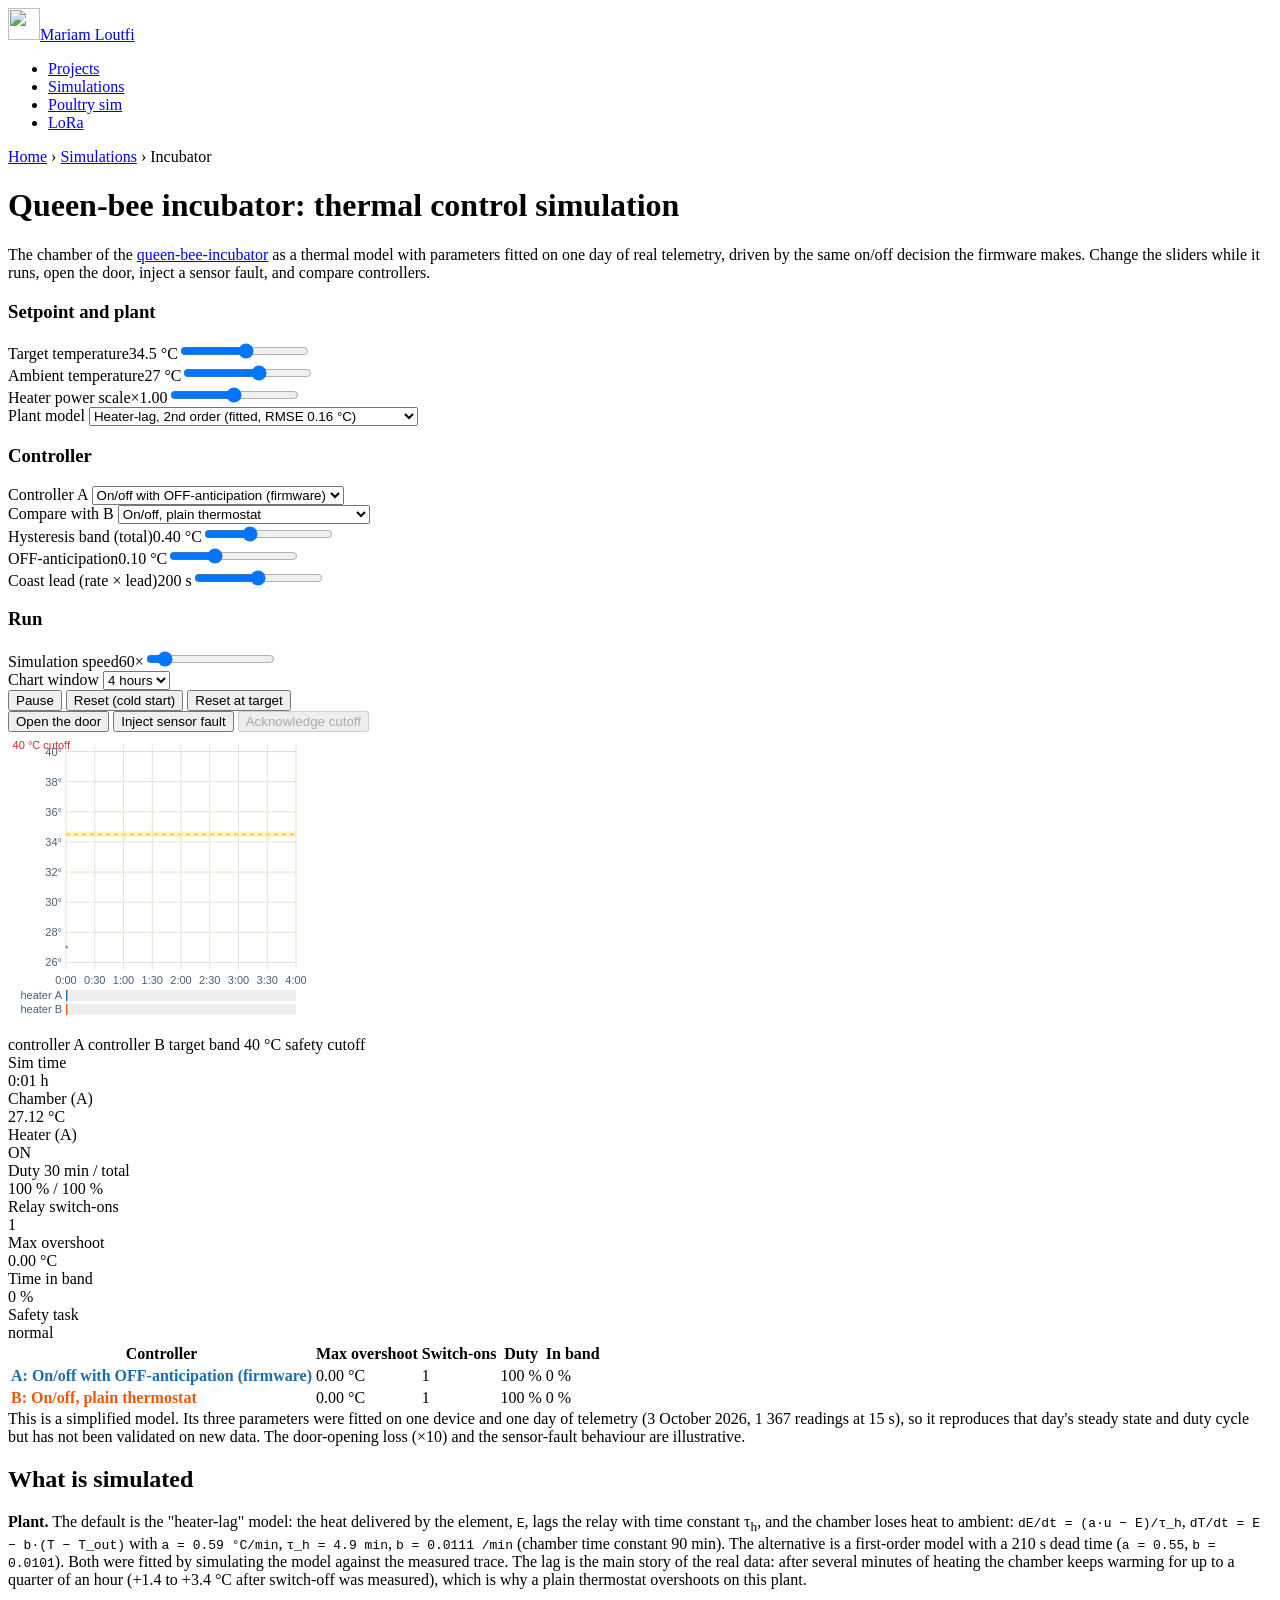
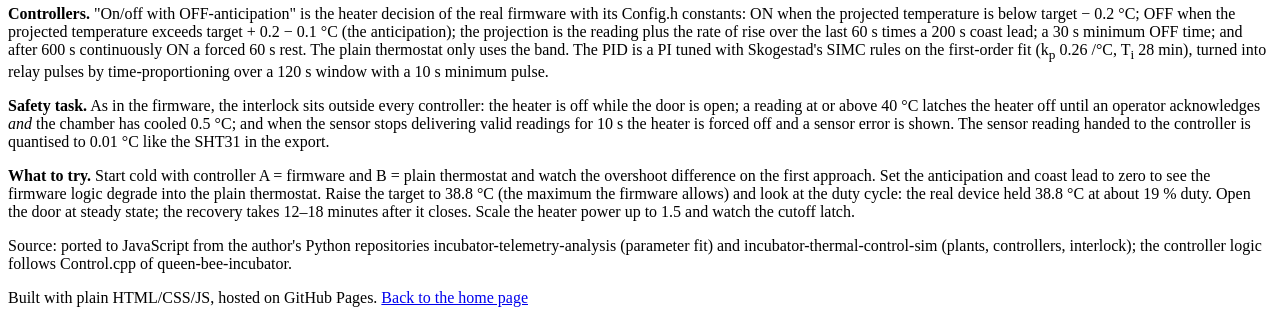
==== sim/incubator.html @ d327bf36 "Add interactive simulations: incubator, poultry house, LoRa sim/incubator.html: the two thermal plan" ====
<!DOCTYPE html>
<html lang="en">
<head>
  <meta charset="utf-8">
  <meta name="viewport" content="width=device-width, initial-scale=1">
  <title>Queen-bee incubator thermal simulation – Mariam Loutfi</title>
  <meta name="description" content="Interactive simulation of the queen-bee incubator's heating: fitted thermal model, the firmware's on/off controller with OFF-anticipation, a plain thermostat and a PID, door opening, sensor fault and the 40 °C safety latch.">
  <link rel="icon" type="image/svg+xml" href="../favicon.svg">
  <link rel="stylesheet" href="../css/style.css">
</head>
<body>
  <header class="nav">
    <div class="wrap">
      <a class="brand" href="../"><img src="../favicon.svg" alt="" width="32" height="32"><span>Mariam Loutfi</span></a>
      <ul class="nav-links static">
        <li><a href="../#projects">Projects</a></li>
        <li><a href="../#simulations">Simulations</a></li>
        <li><a href="poultry.html">Poultry sim</a></li>
        <li><a href="lora.html">LoRa</a></li>
      </ul>
    </div>
  </header>

  <main class="sim-page">
    <div class="wrap">
      <p class="crumbs"><a href="../">Home</a> › <a href="../#simulations">Simulations</a> › Incubator</p>
      <h1>Queen-bee incubator: thermal control simulation</h1>
      <p class="intro">The chamber of the <a href="https://github.com/Mariam-zeqred/queen-bee-incubator" target="_blank" rel="noopener">queen-bee-incubator</a> as a thermal model with parameters fitted on one day of real telemetry, driven by the same on/off decision the firmware makes. Change the sliders while it runs, open the door, inject a sensor fault, and compare controllers.</p>

      <div class="sim-layout">
        <aside>
          <div class="panel">
            <h3>Setpoint and plant</h3>
            <div class="ctl"><label for="target">Target temperature</label><output id="target-out"></output><input type="range" id="target" min="30" max="38.8" step="0.1" value="34.5"></div>
            <div class="ctl"><label for="ambient">Ambient temperature</label><output id="ambient-out"></output><input type="range" id="ambient" min="15" max="35" step="1" value="27"></div>
            <div class="ctl"><label for="powerScale">Heater power scale</label><output id="powerScale-out"></output><input type="range" id="powerScale" min="0.5" max="1.5" step="0.05" value="1"></div>
            <div class="ctl"><label for="plant">Plant model</label>
              <select id="plant">
                <option value="heaterLag">Heater-lag, 2nd order (fitted, RMSE 0.16 °C)</option>
                <option value="firstOrder">First order + 210 s dead time (fitted, RMSE 0.29 °C)</option>
              </select></div>
          </div>
          <div class="panel">
            <h3>Controller</h3>
            <div class="ctl"><label for="ctlA">Controller A</label>
              <select id="ctlA">
                <option value="firmware">On/off with OFF-anticipation (firmware)</option>
                <option value="plain">On/off, plain thermostat</option>
                <option value="pid">PID (PI, SIMC-tuned) on a relay</option>
              </select></div>
            <div class="ctl"><label for="ctlB">Compare with B</label>
              <select id="ctlB">
                <option value="plain">On/off, plain thermostat</option>
                <option value="firmware">On/off with OFF-anticipation (firmware)</option>
                <option value="pid">PID (PI, SIMC-tuned) on a relay</option>
                <option value="none">(none)</option>
              </select></div>
            <div class="ctl"><label for="band">Hysteresis band (total)</label><output id="band-out"></output><input type="range" id="band" min="0.1" max="1.0" step="0.05" value="0.4"></div>
            <div class="ctl"><label for="anticipation">OFF-anticipation</label><output id="anticipation-out"></output><input type="range" id="anticipation" min="0" max="0.3" step="0.01" value="0.1"></div>
            <div class="ctl"><label for="coastLead">Coast lead (rate × lead)</label><output id="coastLead-out"></output><input type="range" id="coastLead" min="0" max="400" step="10" value="200"></div>
          </div>
          <div class="panel">
            <h3>Run</h3>
            <div class="ctl"><label for="speed">Simulation speed</label><output id="speed-out"></output><input type="range" id="speed" min="1" max="600" step="1" value="60"></div>
            <div class="ctl"><label for="view">Chart window</label>
              <select id="view"><option value="1">1 hour</option><option value="2">2 hours</option><option value="4" selected>4 hours</option><option value="8">8 hours</option></select></div>
            <div class="btn-row">
              <button class="btn btn-primary btn-sm" id="run" type="button">Pause</button>
              <button class="btn btn-outline btn-sm" id="reset" type="button">Reset (cold start)</button>
              <button class="btn btn-outline btn-sm" id="hot" type="button">Reset at target</button>
            </div>
            <div class="btn-row">
              <button class="btn btn-accent btn-sm" id="door" type="button">Open the door</button>
              <button class="btn btn-accent btn-sm" id="fault" type="button">Inject sensor fault</button>
              <button class="btn btn-outline btn-sm" id="ack" type="button" disabled>Acknowledge cutoff</button>
            </div>
          </div>
        </aside>

        <div>
          <canvas class="chart" id="chart" aria-label="Chamber temperature over time with target band and heater state"></canvas>
          <div class="legend">
            <span style="--c:#1B6CA8">controller A</span>
            <span style="--c:#E8590C">controller B</span>
            <span style="--c:#FFC93C">target band</span>
            <span style="--c:#C92A2A">40 °C safety cutoff</span>
          </div>
          <div class="readouts">
            <div class="readout"><div class="k">Sim time</div><div class="v" id="r-time">–</div></div>
            <div class="readout"><div class="k">Chamber (A)</div><div class="v" id="r-temp">–</div></div>
            <div class="readout"><div class="k">Heater (A)</div><div class="v" id="r-heater">–</div></div>
            <div class="readout"><div class="k">Duty 30 min / total</div><div class="v" id="r-duty">–</div></div>
            <div class="readout"><div class="k">Relay switch-ons</div><div class="v" id="r-switch">–</div></div>
            <div class="readout"><div class="k">Max overshoot</div><div class="v" id="r-over">–</div></div>
            <div class="readout"><div class="k">Time in band</div><div class="v" id="r-band">–</div></div>
            <div class="readout"><div class="k">Safety task</div><div class="v" id="r-safety">–</div></div>
          </div>
          <div id="cmp-wrap" class="explain" hidden>
            <div class="table-wrap"><table>
              <thead><tr><th>Controller</th><th>Max overshoot</th><th>Switch-ons</th><th>Duty</th><th>In band</th></tr></thead>
              <tbody id="cmp"></tbody>
            </table></div>
          </div>
        </div>
      </div>

      <div class="note">This is a simplified model. Its three parameters were fitted on one device and one day of telemetry (3 October 2026, 1 367 readings at 15 s), so it reproduces that day's steady state and duty cycle but has not been validated on new data. The door-opening loss (×10) and the sensor-fault behaviour are illustrative.</div>

      <div class="explain">
        <h2>What is simulated</h2>
        <p><strong>Plant.</strong> The default is the "heater-lag" model: the heat delivered by the element, <code>E</code>, lags the relay with time constant τ<sub>h</sub>, and the chamber loses heat to ambient: <code>dE/dt = (a·u − E)/τ_h</code>, <code>dT/dt = E − b·(T − T_out)</code> with <code>a = 0.59 °C/min</code>, <code>τ_h = 4.9 min</code>, <code>b = 0.0111 /min</code> (chamber time constant 90 min). The alternative is a first-order model with a 210 s dead time (<code>a = 0.55</code>, <code>b = 0.0101</code>). Both were fitted by simulating the model against the measured trace. The lag is the main story of the real data: after several minutes of heating the chamber keeps warming for up to a quarter of an hour (+1.4 to +3.4 °C after switch-off was measured), which is why a plain thermostat overshoots on this plant.</p>
        <p><strong>Controllers.</strong> "On/off with OFF-anticipation" is the heater decision of the real firmware with its Config.h constants: ON when the projected temperature is below target − 0.2 °C; OFF when the projected temperature exceeds target + 0.2 − 0.1 °C (the anticipation); the projection is the reading plus the rate of rise over the last 60 s times a 200 s coast lead; a 30 s minimum OFF time; and after 600 s continuously ON a forced 60 s rest. The plain thermostat only uses the band. The PID is a PI tuned with Skogestad's SIMC rules on the first-order fit (k<sub>p</sub> 0.26 /°C, T<sub>i</sub> 28 min), turned into relay pulses by time-proportioning over a 120 s window with a 10 s minimum pulse.</p>
        <p><strong>Safety task.</strong> As in the firmware, the interlock sits outside every controller: the heater is off while the door is open; a reading at or above 40 °C latches the heater off until an operator acknowledges <em>and</em> the chamber has cooled 0.5 °C; and when the sensor stops delivering valid readings for 10 s the heater is forced off and a sensor error is shown. The sensor reading handed to the controller is quantised to 0.01 °C like the SHT31 in the export.</p>
        <p><strong>What to try.</strong> Start cold with controller A = firmware and B = plain thermostat and watch the overshoot difference on the first approach. Set the anticipation and coast lead to zero to see the firmware logic degrade into the plain thermostat. Raise the target to 38.8 °C (the maximum the firmware allows) and look at the duty cycle: the real device held 38.8 °C at about 19 % duty. Open the door at steady state; the recovery takes 12–18 minutes after it closes. Scale the heater power up to 1.5 and watch the cutoff latch.</p>
        <p class="small muted">Source: ported to JavaScript from the author's Python repositories incubator-telemetry-analysis (parameter fit) and incubator-thermal-control-sim (plants, controllers, interlock); the controller logic follows Control.cpp of queen-bee-incubator.</p>
      </div>
    </div>
  </main>
  <footer><div class="wrap">Built with plain HTML/CSS/JS, hosted on GitHub Pages. <a href="../">Back to the home page</a></div></footer>
  <script src="../js/sim-incubator.js"></script>
</body>
</html>
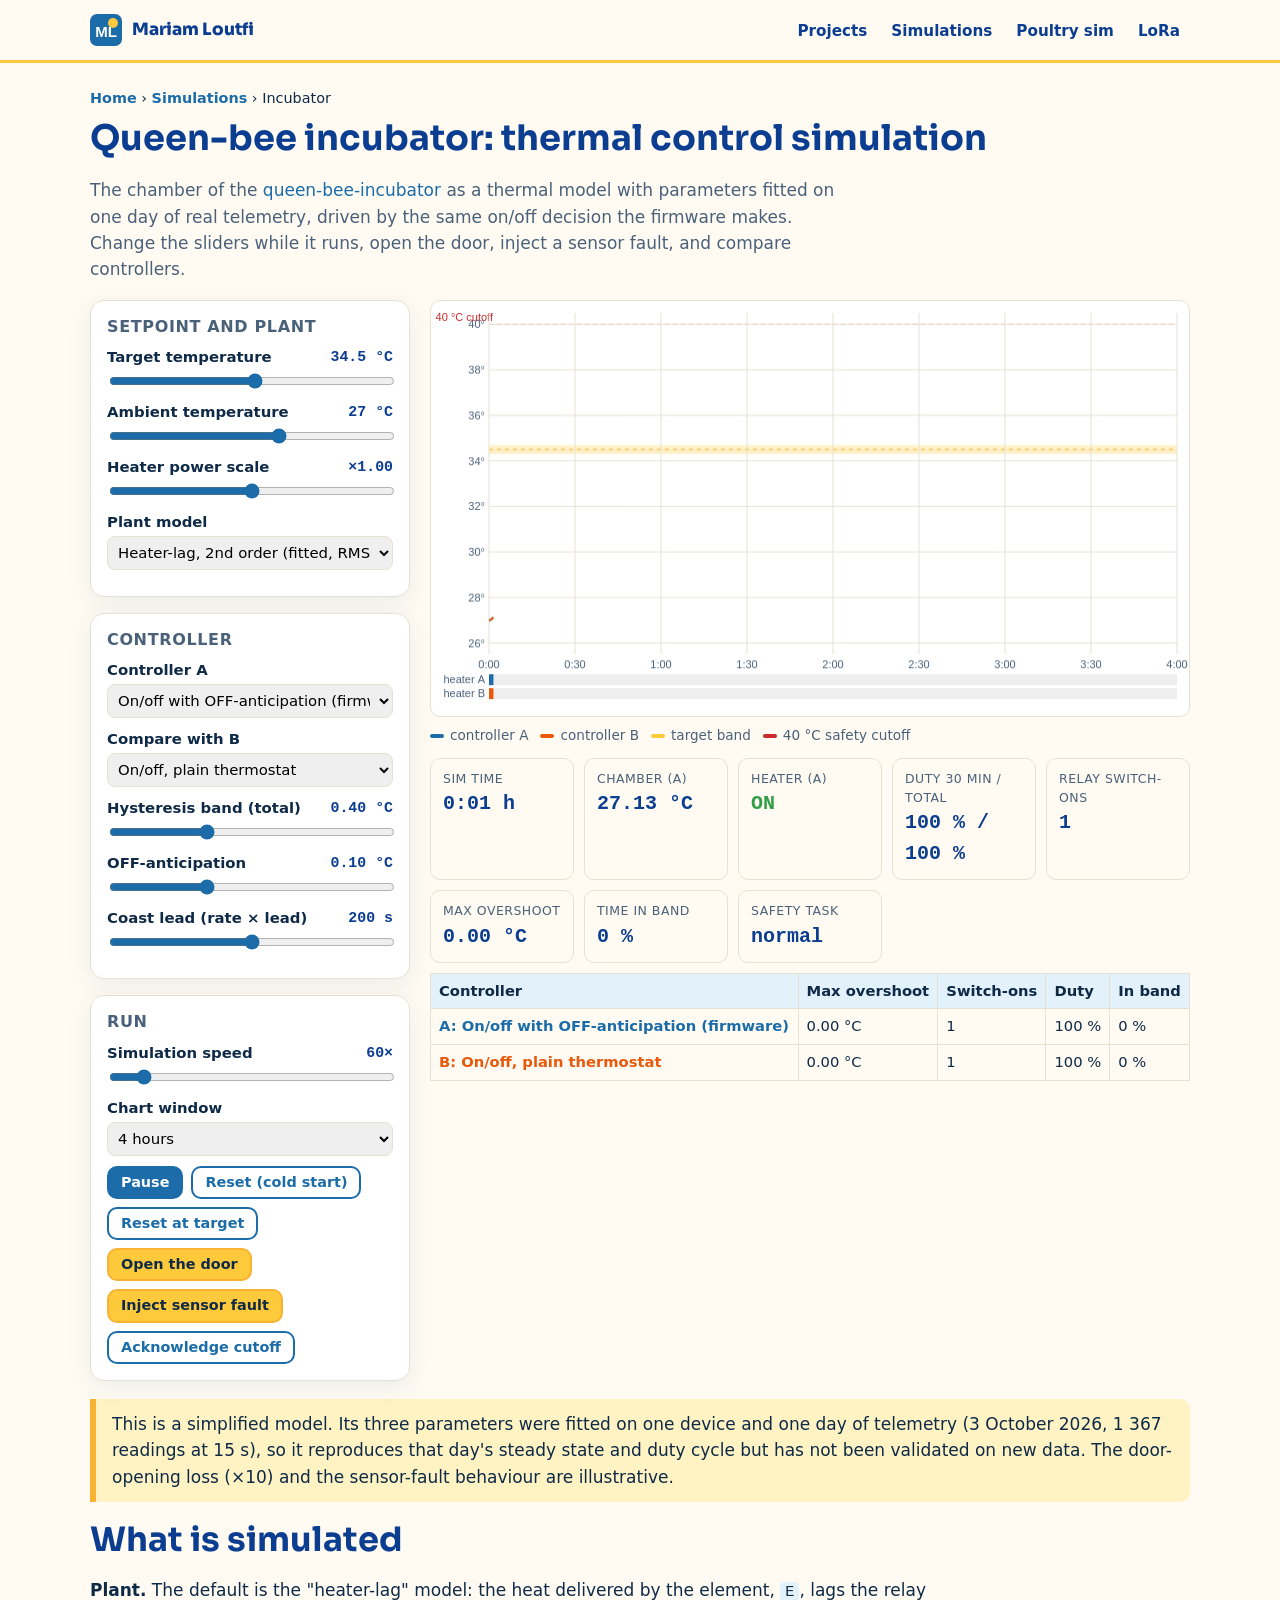
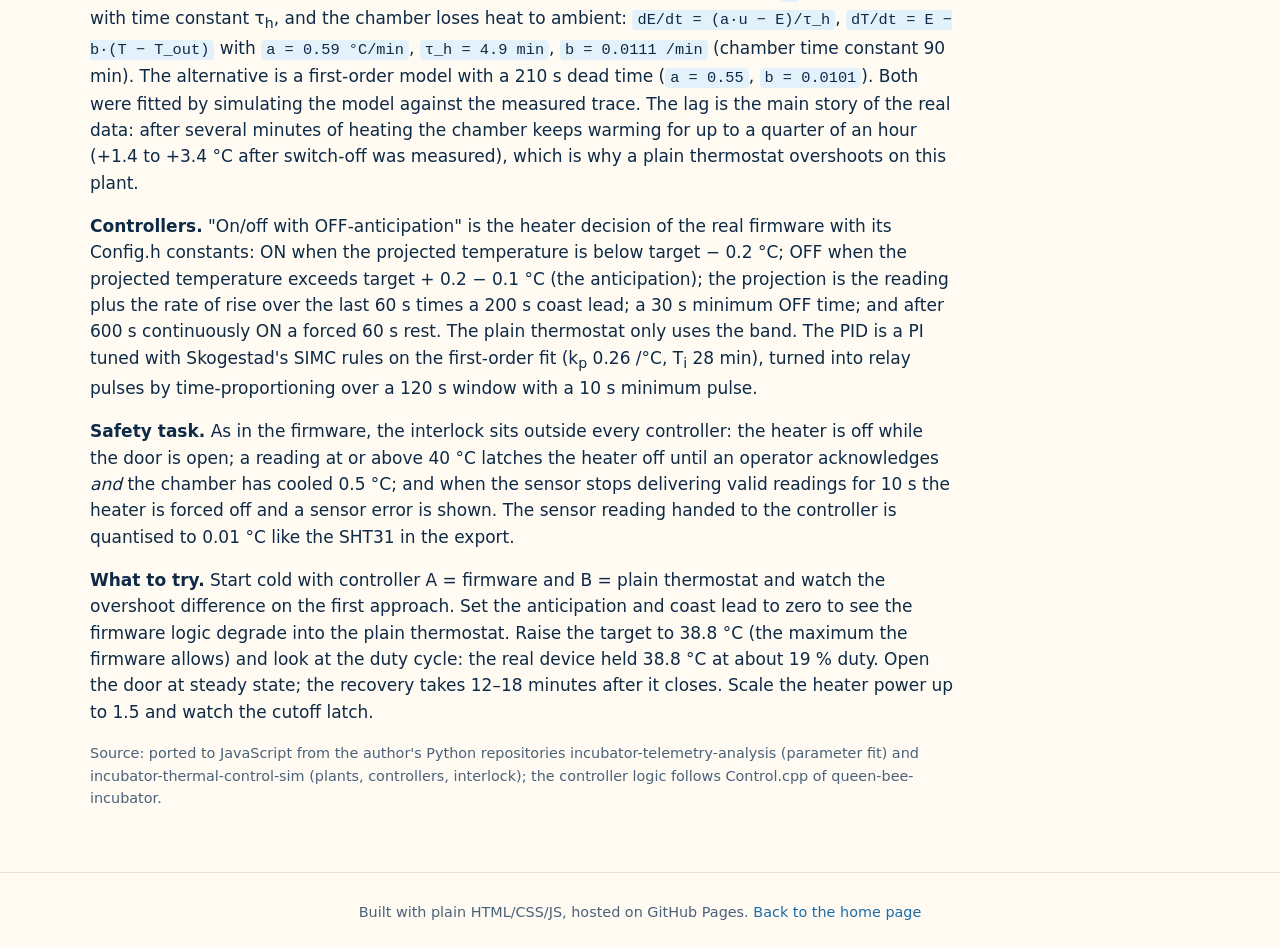
==== commit 8c4a0bbb: "Fill empty image slots and give the site a livelier look - Two real result figures (incubator teleme" ====
--- a/sim/incubator.html
+++ b/sim/incubator.html
@@ -6,6 +6,9 @@
   <title>Queen-bee incubator thermal simulation – Mariam Loutfi</title>
   <meta name="description" content="Interactive simulation of the queen-bee incubator's heating: fitted thermal model, the firmware's on/off controller with OFF-anticipation, a plain thermostat and a PID, door opening, sensor fault and the 40 °C safety latch.">
   <link rel="icon" type="image/svg+xml" href="../favicon.svg">
+  <link rel="preconnect" href="https://fonts.googleapis.com">
+  <link rel="preconnect" href="https://fonts.gstatic.com" crossorigin>
+  <link href="https://fonts.googleapis.com/css2?family=Sora:wght@600;800&display=swap" rel="stylesheet">
   <link rel="stylesheet" href="../css/style.css">
 </head>
 <body>
--- a/css/style.css
+++ b/css/style.css
@@ -0,0 +1,299 @@
+/* ---------- Summer theme: yellow accents, blue structure, sand/white backgrounds ---------- */
+:root {
+  --yellow: #FFC93C;
+  --yellow-deep: #F9B233;
+  --yellow-pale: #FFF3C4;
+  --blue: #1B6CA8;
+  --blue-sky: #2E9CCA;
+  --blue-navy: #0B3D91;
+  --blue-pale: #E3F2FA;
+  --sand: #FFFBF2;
+  --white: #FFFFFF;
+  --text: #0E2A47;
+  --text-muted: #4A617A;
+  --line: #E6E1D3;
+  --ok: #2F9E44;
+  --warn: #E8590C;
+  --danger: #C92A2A;
+  --radius: 14px;
+  --shadow: 0 6px 24px rgba(11, 61, 145, 0.08);
+  --max: 1100px;
+  --font: "Segoe UI", system-ui, -apple-system, Roboto, "Helvetica Neue", Arial, sans-serif;
+  --display: "Sora", "Segoe UI", system-ui, sans-serif;
+  --mono: ui-monospace, SFMono-Regular, Menlo, Consolas, monospace;
+}
+* { box-sizing: border-box; }
+html { scroll-behavior: smooth; scroll-padding-top: 72px; -webkit-text-size-adjust: 100%; }
+body {
+  margin: 0; font-family: var(--font); color: var(--text); background: var(--sand);
+  line-height: 1.55; font-size: 17px; overflow-x: hidden;
+}
+img { max-width: 100%; height: auto; display: block; }
+a { color: var(--blue); text-decoration: none; }
+a:hover { text-decoration: underline; }
+h1, h2, h3, h4 { line-height: 1.2; color: var(--blue-navy); margin: 0 0 .5em; font-family: var(--display); }
+h3 { font-family: var(--font); }
+::selection { background: var(--yellow); color: var(--text); }
+h2 { font-size: clamp(1.6rem, 3vw, 2.1rem); }
+h3 { font-size: 1.2rem; }
+p { margin: 0 0 1em; }
+.muted { color: var(--text-muted); }
+.small { font-size: .9rem; }
+.wrap { width: min(var(--max), 100% - 32px); margin-inline: auto; }
+.sr-only { position: absolute; width: 1px; height: 1px; overflow: hidden; clip: rect(0 0 0 0); }
+
+/* ---------- nav ---------- */
+.nav {
+  position: sticky; top: 0; z-index: 50; background: rgba(255, 251, 242, .92);
+  backdrop-filter: blur(8px); border-bottom: 3px solid var(--yellow);
+}
+.nav .wrap { display: flex; align-items: center; justify-content: space-between; min-height: 60px; gap: 12px; }
+.brand { display: flex; align-items: center; gap: 10px; font-weight: 800; color: var(--blue-navy); font-family: var(--display); }
+.brand img { width: 32px; height: 32px; }
+.nav-links { display: flex; gap: 4px; list-style: none; margin: 0; padding: 0; flex-wrap: wrap; }
+.nav-links a { padding: 6px 10px; border-radius: 8px; color: var(--blue-navy); font-weight: 600; font-size: .95rem; }
+.nav-links a { position: relative; }
+.nav-links a::after { content: ""; position: absolute; left: 10px; right: 10px; bottom: 3px; height: 3px; border-radius: 2px; background: var(--yellow); transform: scaleX(0); transition: transform .25s; }
+.nav-links a:hover::after, .nav-links a.active::after { transform: scaleX(1); }
+.nav-links a:hover, .nav-links a.active { text-decoration: none; }
+.nav-toggle {
+  display: none; background: var(--white); border: 2px solid var(--blue); color: var(--blue); border-radius: 8px;
+  padding: 6px 10px; font-size: 1rem; cursor: pointer;
+}
+@media (max-width: 860px) {
+  .nav-toggle { display: inline-block; }
+  .nav-links {
+    display: none; position: absolute; left: 0; right: 0; top: 100%; background: var(--sand);
+    flex-direction: column; padding: 8px 16px 16px; border-bottom: 3px solid var(--yellow); box-shadow: var(--shadow);
+  }
+  .nav-links.open { display: flex; }
+  .nav-links.static { display: flex; position: static; flex-direction: row; padding: 0; border: 0; box-shadow: none; background: none; }
+  .nav-links.static a { padding: 6px 8px; font-size: .9rem; }
+  .nav-links a { display: block; padding: 10px; }
+}
+
+/* ---------- buttons ---------- */
+.btn {
+  display: inline-block; padding: 10px 18px; border-radius: 10px; font-weight: 700; border: 2px solid transparent;
+  cursor: pointer; font-size: 1rem; font-family: inherit; line-height: 1.2;
+}
+.btn { transition: transform .2s, box-shadow .2s, filter .2s; }
+.btn:hover { text-decoration: none; filter: brightness(.97); transform: translateY(-2px); box-shadow: 0 8px 18px rgba(11, 61, 145, .14); }
+.btn-primary { background: var(--blue); color: var(--white); border-color: var(--blue); }
+.btn-accent { background: var(--yellow); color: var(--text); border-color: var(--yellow-deep); }
+.btn-outline { background: transparent; color: var(--blue); border-color: var(--blue); }
+.btn-sm { padding: 6px 12px; font-size: .9rem; }
+
+/* ---------- sections ---------- */
+section { padding: 56px 0; }
+section + section { border-top: 1px solid var(--line); }
+section:nth-of-type(even) { background: var(--white); }
+.section-head { display: flex; align-items: baseline; gap: 14px; flex-wrap: nowrap; margin-bottom: 20px; }
+.section-head h2 { min-width: 0; font-size: clamp(1.45rem, 5.5vw, 2.1rem); }
+.section-head::before { content: ""; flex: none; width: 34px; height: 12px; background: linear-gradient(90deg, var(--yellow), var(--yellow-deep)); border-radius: 6px; box-shadow: 0 0 0 4px var(--yellow-pale); }
+.section-head h2 { margin: 0; }
+.intro { max-width: 70ch; color: var(--text-muted); }
+
+/* ---------- hero ---------- */
+.hero { position: relative; overflow: hidden; background: linear-gradient(160deg, var(--yellow-pale) 0%, var(--sand) 45%, var(--blue-pale) 100%); padding: 56px 0 110px; }
+.hero::before { content: ""; position: absolute; inset: 0; background-image: radial-gradient(rgba(27, 108, 168, .14) 1.5px, transparent 1.5px); background-size: 26px 26px; mask-image: linear-gradient(180deg, transparent, #000 40%, transparent 95%); -webkit-mask-image: linear-gradient(180deg, transparent, #000 40%, transparent 95%); pointer-events: none; }
+.hero .sun { position: absolute; top: -140px; right: -120px; width: 420px; height: 420px; border-radius: 50%; background: radial-gradient(circle, rgba(255, 201, 60, .95) 0 38%, rgba(255, 201, 60, .35) 39% 55%, transparent 56%); animation: breathe 7s ease-in-out infinite; pointer-events: none; }
+.hero .sun::after { content: ""; position: absolute; inset: 0; border-radius: 50%; border: 3px dashed rgba(249, 178, 51, .55); animation: spin 60s linear infinite; }
+.hero .wave { position: absolute; left: 0; right: 0; bottom: -1px; width: 100%; height: 70px; display: block; }
+.hero .wrap { position: relative; z-index: 1; }
+@keyframes breathe { 0%, 100% { transform: scale(1); } 50% { transform: scale(1.06); } }
+@keyframes spin { to { transform: rotate(360deg); } }
+@keyframes floaty { 0%, 100% { transform: translateY(0); } 50% { transform: translateY(-8px); } }
+.hero .wrap { display: grid; grid-template-columns: 1fr; gap: 28px; align-items: center; }
+@media (min-width: 760px) { .hero .wrap { grid-template-columns: 1.3fr 1fr; } }
+.hero h1 { font-size: clamp(2.3rem, 6vw, 3.6rem); margin-bottom: .25em; font-weight: 800; letter-spacing: -.01em; }
+.hero h1 span { background: linear-gradient(180deg, transparent 62%, var(--yellow) 62% 92%, transparent 92%); padding: 0 .08em; }
+.hero .title { font-size: 1.15rem; color: var(--text); margin-bottom: .4em; }
+.hero .loc { color: var(--text-muted); margin-bottom: 1.2em; }
+.hero .facts { list-style: none; padding: 0; margin: 0 0 1.6em; display: flex; flex-wrap: wrap; gap: 8px; }
+.hero .facts li { background: var(--white); border: 2px solid var(--yellow); border-radius: 999px; padding: 6px 14px 6px 12px; font-size: .92rem; font-weight: 600; box-shadow: 0 4px 14px rgba(11, 61, 145, .08); display: flex; align-items: center; gap: 8px; }
+.hero .facts li::before { content: ""; width: 10px; height: 10px; border-radius: 50%; background: var(--yellow); flex: none; }
+.hero .facts li.blue { border-color: var(--blue-sky); }
+.hero .facts li.blue::before { background: var(--blue-sky); }
+.hero .buttons { display: flex; gap: 12px; flex-wrap: wrap; }
+.portrait-wrap { justify-self: center; position: relative; width: min(320px, 80%); }
+.portrait-wrap::before { content: ""; position: absolute; inset: -18px auto auto -18px; width: 140px; height: 140px; border-radius: 50%; background: var(--yellow); z-index: 0; }
+.portrait-wrap::after { content: ""; position: absolute; right: -16px; bottom: 24px; width: 110px; height: 110px; border-radius: 50%; border: 10px solid var(--blue-sky); opacity: .5; z-index: 0; }
+.portrait-wrap img { position: relative; z-index: 1; border-radius: 30px 30px 30px 90px; box-shadow: 0 24px 48px rgba(11, 61, 145, .22); aspect-ratio: 3 / 4; object-fit: cover; width: 100%; animation: floaty 6s ease-in-out infinite; }
+
+/* ---------- about ---------- */
+.about-grid { display: grid; gap: 28px; grid-template-columns: 1fr; }
+@media (min-width: 900px) { .about-grid { grid-template-columns: 1.4fr 1fr; } }
+.goal { background: linear-gradient(90deg, var(--yellow-pale), var(--white)); border-left: 6px solid var(--yellow-deep); padding: 14px 18px; border-radius: 0 12px 12px 0; font-weight: 600; box-shadow: var(--shadow); }
+.goal::before { content: "🎯 "; }
+.skills h3 { font-size: 1rem; color: var(--text-muted); margin: 14px 0 6px; text-transform: uppercase; letter-spacing: .04em; }
+.tags { display: flex; flex-wrap: wrap; gap: 6px; padding: 0; margin: 0; list-style: none; }
+.tag { background: var(--blue-pale); color: var(--blue-navy); border-radius: 999px; padding: 3px 10px; font-size: .85rem; font-weight: 600; border: 1px solid transparent; }
+.tags li:nth-child(3n+2) { background: var(--yellow-pale); color: #6b4a00; }
+.tags li:nth-child(3n) { background: var(--white); border-color: var(--blue-sky); }
+.tag.yellow { background: var(--yellow-pale); color: var(--text); }
+
+/* ---------- cards ---------- */
+.cards { display: grid; gap: 20px; grid-template-columns: 1fr; }
+@media (min-width: 700px) { .cards { grid-template-columns: repeat(2, 1fr); } }
+@media (min-width: 1000px) { .cards.three { grid-template-columns: repeat(3, 1fr); } }
+.card {
+  background: var(--white); border: 1px solid var(--line); border-radius: var(--radius); box-shadow: var(--shadow);
+  overflow: hidden; display: flex; flex-direction: column; position: relative; transition: transform .25s, box-shadow .25s;
+}
+.card::before { content: ""; position: absolute; top: 0; left: 0; right: 0; height: 6px; background: linear-gradient(90deg, var(--yellow), var(--blue-sky), var(--blue)); z-index: 2; }
+.card:hover { transform: translateY(-5px); box-shadow: 0 18px 36px rgba(11, 61, 145, .16); }
+.card-img img { transition: transform .4s; }
+.card:hover .card-img img { transform: scale(1.04); }
+.card-img img.art { object-fit: cover; }
+section:nth-of-type(even) .card { background: var(--sand); }
+.card-img { aspect-ratio: 16 / 10; background: var(--blue-pale); overflow: hidden; }
+.card-img img { width: 100%; height: 100%; object-fit: cover; }
+.card-img.placeholder { display: grid; place-items: center; color: var(--blue); font-size: 2.6rem; background: linear-gradient(135deg, var(--yellow-pale), var(--blue-pale)); }
+.card-body { padding: 18px 18px 20px; display: flex; flex-direction: column; gap: 10px; flex: 1; }
+.card-body h3 { margin: 0; }
+.card-body p { margin: 0; }
+.card-foot { margin-top: auto; display: flex; gap: 8px; flex-wrap: wrap; padding-top: 6px; }
+.project-card.wide { grid-column: 1 / -1; }
+@media (min-width: 700px) {
+  .project-card.wide { display: grid; grid-template-columns: 340px 1fr; }
+  .project-card.wide .card-img { aspect-ratio: auto; min-height: 100%; }
+}
+.gallery { display: flex; gap: 8px; overflow-x: auto; padding-bottom: 4px; scroll-snap-type: x mandatory; }
+.gallery button { flex: 0 0 auto; width: 92px; height: 92px; border: 2px solid var(--line); border-radius: 8px; padding: 0; overflow: hidden; background: none; cursor: pointer; scroll-snap-align: start; }
+.gallery button:hover { border-color: var(--yellow-deep); }
+.gallery img { width: 100%; height: 100%; object-fit: cover; }
+.repo-link::before { content: "⌥ "; }
+
+/* ---------- publications ---------- */
+.pub { background: var(--white); border-left: 6px solid var(--blue-sky); padding: 16px 20px 16px 58px; border-radius: 0 12px 12px 0; margin-bottom: 14px; box-shadow: var(--shadow); position: relative; transition: transform .25s; }
+.pub::before { content: "📄"; position: absolute; left: 16px; top: 14px; font-size: 1.5rem; }
+.pub:hover { transform: translateX(4px); }
+.pub .title { font-weight: 700; color: var(--blue-navy); }
+.pub .venue { color: var(--text-muted); }
+
+/* ---------- timeline (experience / education) ---------- */
+.timeline { list-style: none; margin: 0; padding: 0; display: grid; gap: 22px; position: relative; }
+.timeline::before { content: ""; position: absolute; left: 31px; top: 20px; bottom: 20px; width: 3px; background: linear-gradient(180deg, var(--yellow), var(--blue-sky)); border-radius: 2px; }
+.timeline > li { display: grid; grid-template-columns: 64px 1fr; gap: 14px; align-items: start; position: relative; }
+.timeline .logo { width: 64px; height: 64px; border-radius: 50%; border: 3px solid var(--yellow); background: var(--white); display: grid; place-items: center; overflow: hidden; box-shadow: var(--shadow); }
+.timeline .logo img { width: 56px; height: 56px; object-fit: contain; }
+.timeline .logo.dot { background: var(--yellow); border-color: var(--yellow-deep); font-weight: 800; color: var(--text); font-family: var(--display); font-size: .95rem; }
+.timeline h3 { margin: 0; }
+.timeline .meta { color: var(--text-muted); margin-bottom: 6px; }
+.timeline ul { margin: 0; padding-left: 18px; }
+
+/* ---------- certificates ---------- */
+.cert-grid { display: grid; gap: 16px; grid-template-columns: repeat(auto-fill, minmax(230px, 1fr)); }
+.cert { background: var(--white); border: 1px solid var(--line); border-radius: 12px; overflow: hidden; display: flex; flex-direction: column; box-shadow: var(--shadow); transition: transform .25s, box-shadow .25s; }
+.cert:hover { transform: translateY(-4px); box-shadow: 0 16px 32px rgba(11, 61, 145, .16); }
+.cert-thumb { aspect-ratio: 4 / 3; background: var(--blue-pale); border: 0; padding: 0; cursor: pointer; overflow: hidden; width: 100%; }
+.cert-thumb img { width: 100%; height: 100%; object-fit: cover; transition: transform .2s; }
+.cert-thumb:hover img { transform: scale(1.03); }
+.cert-thumb.none { display: grid; place-items: center; color: var(--text-muted); font-size: .9rem; cursor: default; }
+.cert-thumb.none img { width: 100%; height: 100%; object-fit: cover; }
+.cert-body { padding: 12px 14px; display: grid; gap: 4px; }
+.cert-body strong { color: var(--blue-navy); }
+.cert-body .verify { font-size: .85rem; word-break: break-all; }
+
+/* ---------- photo strip ---------- */
+.strip { display: grid; gap: 14px; grid-template-columns: repeat(auto-fill, minmax(200px, 1fr)); }
+.strip figure { margin: 0; background: var(--white); border-radius: 12px; overflow: hidden; border: 1px solid var(--line); box-shadow: var(--shadow); transition: transform .25s; }
+.strip figure:nth-child(odd) { transform: rotate(-1.2deg); }
+.strip figure:nth-child(even) { transform: rotate(1.2deg); }
+.strip figure:hover { transform: rotate(0) scale(1.03); z-index: 1; }
+.strip button { display: block; width: 100%; aspect-ratio: 4 / 3; border: 0; padding: 0; background: var(--blue-pale); cursor: pointer; overflow: hidden; }
+.strip img { width: 100%; height: 100%; object-fit: cover; }
+.strip figcaption { padding: 8px 12px; font-size: .9rem; color: var(--text-muted); }
+.two-col { display: grid; gap: 24px; grid-template-columns: 1fr; margin-bottom: 24px; }
+@media (min-width: 800px) { .two-col { grid-template-columns: 1fr 1fr; } }
+.lectures { margin: 0; padding: 0; list-style: none; display: grid; gap: 8px; }
+.lectures li { display: grid; grid-template-columns: 110px 1fr; gap: 10px; }
+.lectures .when { color: var(--blue); font-weight: 700; }
+
+/* ---------- contact / footer ---------- */
+.contact-box { background: linear-gradient(135deg, var(--blue-navy), var(--blue) 70%, var(--blue-sky)); color: var(--white); border-radius: 24px; padding: 36px 32px; display: grid; gap: 12px; position: relative; overflow: hidden; }
+.contact-box::before { content: ""; position: absolute; right: -60px; top: -60px; width: 220px; height: 220px; border-radius: 50%; background: var(--yellow); opacity: .9; }
+.contact-box::after { content: ""; position: absolute; right: 40px; bottom: -90px; width: 200px; height: 200px; border-radius: 50%; border: 14px solid rgba(255, 255, 255, .15); }
+.contact-box > * { position: relative; z-index: 1; }
+#contact { position: relative; padding-top: 70px; }
+.wave-top { position: absolute; top: -1px; left: 0; width: 100%; height: 50px; display: block; }
+.contact-box h2 { color: var(--yellow); }
+.contact-box a { color: var(--yellow); font-weight: 700; }
+.contact-links { display: flex; gap: 16px; flex-wrap: wrap; font-size: 1.1rem; }
+footer { padding: 28px 0; color: var(--text-muted); font-size: .9rem; text-align: center; border-top: 1px solid var(--line); }
+
+/* ---------- reveal on scroll ---------- */
+.reveal { opacity: 0; transform: translateY(22px); transition: opacity .6s ease, transform .6s ease; }
+.reveal.in { opacity: 1; transform: none; }
+.strip figure.reveal.in:nth-child(odd) { transform: rotate(-1.2deg); }
+.strip figure.reveal.in:nth-child(even) { transform: rotate(1.2deg); }
+.strip figure.reveal.in:hover { transform: rotate(0) scale(1.03); }
+@media (prefers-reduced-motion: reduce) {
+  .reveal { opacity: 1; transform: none; transition: none; }
+  .hero .sun, .hero .sun::after, .portrait-wrap img { animation: none; }
+  .card, .cert, .btn, .pub { transition: none; }
+}
+
+/* ---------- lightbox ---------- */
+.lightbox { position: fixed; inset: 0; background: rgba(5, 20, 40, .9); display: none; z-index: 100; padding: 16px; }
+.lightbox.open { display: grid; place-items: center; }
+.lightbox img { max-width: min(96vw, 1400px); max-height: 84vh; object-fit: contain; border-radius: 6px; background: var(--white); }
+.lightbox figcaption { color: var(--white); text-align: center; margin-top: 10px; }
+.lightbox figure { margin: 0; }
+.lightbox .close { position: absolute; top: 12px; right: 12px; background: var(--yellow); border: 0; border-radius: 50%; width: 44px; height: 44px; font-size: 1.4rem; cursor: pointer; font-weight: 700; }
+
+/* ---------- simulation pages ---------- */
+.sim-page { padding: 24px 0 48px; }
+.sim-page h1 { font-size: clamp(1.6rem, 4vw, 2.2rem); }
+.sim-layout { display: grid; gap: 20px; grid-template-columns: 1fr; }
+@media (min-width: 960px) { .sim-layout { grid-template-columns: 320px 1fr; align-items: start; } }
+.sim-layout > * { min-width: 0; }
+.panel { background: var(--white); border: 1px solid var(--line); border-radius: var(--radius); padding: 16px; box-shadow: var(--shadow); }
+.panel h3 { font-size: 1rem; text-transform: uppercase; letter-spacing: .04em; color: var(--text-muted); margin: 0 0 10px; }
+.panel + .panel { margin-top: 16px; }
+.ctl { min-width: 0; display: grid; grid-template-columns: 1fr auto; gap: 2px 8px; align-items: center; margin-bottom: 10px; font-size: .93rem; }
+.ctl label { font-weight: 600; }
+.ctl output { font-family: var(--mono); color: var(--blue-navy); font-weight: 700; text-align: right; min-width: 70px; }
+.ctl input[type=range] { grid-column: 1 / -1; width: 100%; accent-color: var(--blue); }
+.ctl select { grid-column: 1 / -1; width: 100%; max-width: 100%; padding: 6px; border: 1px solid var(--line); border-radius: 8px; font: inherit; }
+.btn-row { display: flex; gap: 8px; flex-wrap: wrap; margin-top: 8px; }
+.chart { width: 100%; height: auto; display: block; border-radius: 10px; background: var(--white); border: 1px solid var(--line); }
+.readouts { display: grid; gap: 10px; grid-template-columns: repeat(auto-fit, minmax(130px, 1fr)); margin-top: 12px; }
+.readout { background: var(--sand); border-radius: 10px; padding: 10px 12px; border: 1px solid var(--line); }
+.readout .k { font-size: .78rem; text-transform: uppercase; letter-spacing: .04em; color: var(--text-muted); }
+.readout .v { font-family: var(--mono); font-size: 1.25rem; font-weight: 700; color: var(--blue-navy); }
+.readout.on .v { color: var(--ok); }
+.readout.alarm .v { color: var(--danger); }
+.pill { display: inline-block; padding: 2px 10px; border-radius: 999px; font-size: .8rem; font-weight: 700; background: var(--line); color: var(--text); }
+.pill.on { background: #D3F9D8; color: var(--ok); }
+.pill.off { background: var(--line); }
+.pill.alarm { background: #FFE3E3; color: var(--danger); }
+.pill.warn { background: var(--yellow-pale); color: #8a5a00; }
+.lcd {
+  font-family: var(--mono); background: #1f3a1f; color: #b9ff8a; padding: 10px 14px; border-radius: 8px; border: 4px solid #334;
+  white-space: pre; font-size: 1.05rem; line-height: 1.35; letter-spacing: .06em; box-shadow: inset 0 0 12px rgba(0,0,0,.6);
+  overflow-x: auto;
+}
+.alarm-light { display: inline-block; width: 18px; height: 18px; border-radius: 50%; background: #777; vertical-align: middle; margin-right: 8px; box-shadow: inset 0 0 4px #000; }
+.alarm-light.on { background: #ff2d2d; box-shadow: 0 0 14px #ff2d2d; animation: blink .6s steps(2) infinite; }
+@keyframes blink { to { opacity: .35; } }
+.aom { display: grid; gap: 8px; }
+.aom-row { display: grid; grid-template-columns: 1fr auto auto; gap: 8px; align-items: center; background: var(--sand); border: 1px solid var(--line); border-radius: 10px; padding: 8px 10px; }
+.aom-row .name { font-weight: 700; }
+.seg { display: inline-flex; border: 2px solid var(--blue); border-radius: 8px; overflow: hidden; }
+.seg button { border: 0; background: var(--white); color: var(--blue); padding: 5px 10px; font-weight: 700; cursor: pointer; font-family: inherit; min-width: 36px; }
+.seg button + button { border-left: 2px solid var(--blue); }
+.seg button.sel { background: var(--blue); color: var(--white); }
+.seg button.sel.m { background: var(--yellow); color: var(--text); }
+.legend { display: flex; flex-wrap: wrap; gap: 12px; font-size: .85rem; color: var(--text-muted); margin-top: 8px; }
+.legend span::before { content: ""; display: inline-block; width: 14px; height: 4px; border-radius: 2px; background: var(--c, #999); margin-right: 6px; vertical-align: middle; }
+.note { background: var(--yellow-pale); border-left: 6px solid var(--yellow-deep); padding: 12px 16px; border-radius: 0 10px 10px 0; margin: 18px 0; }
+.explain { max-width: 80ch; }
+.explain code, .explain td code { font-family: var(--mono); font-size: .9em; background: var(--blue-pale); padding: 1px 5px; border-radius: 4px; }
+.explain table { border-collapse: collapse; width: 100%; font-size: .92rem; margin: 10px 0 18px; }
+.explain th, .explain td { border: 1px solid var(--line); padding: 6px 8px; text-align: left; vertical-align: top; }
+.explain th { background: var(--blue-pale); }
+.table-wrap { overflow-x: auto; }
+.crumbs { font-size: .9rem; margin-bottom: 8px; }
+.crumbs a { font-weight: 600; }
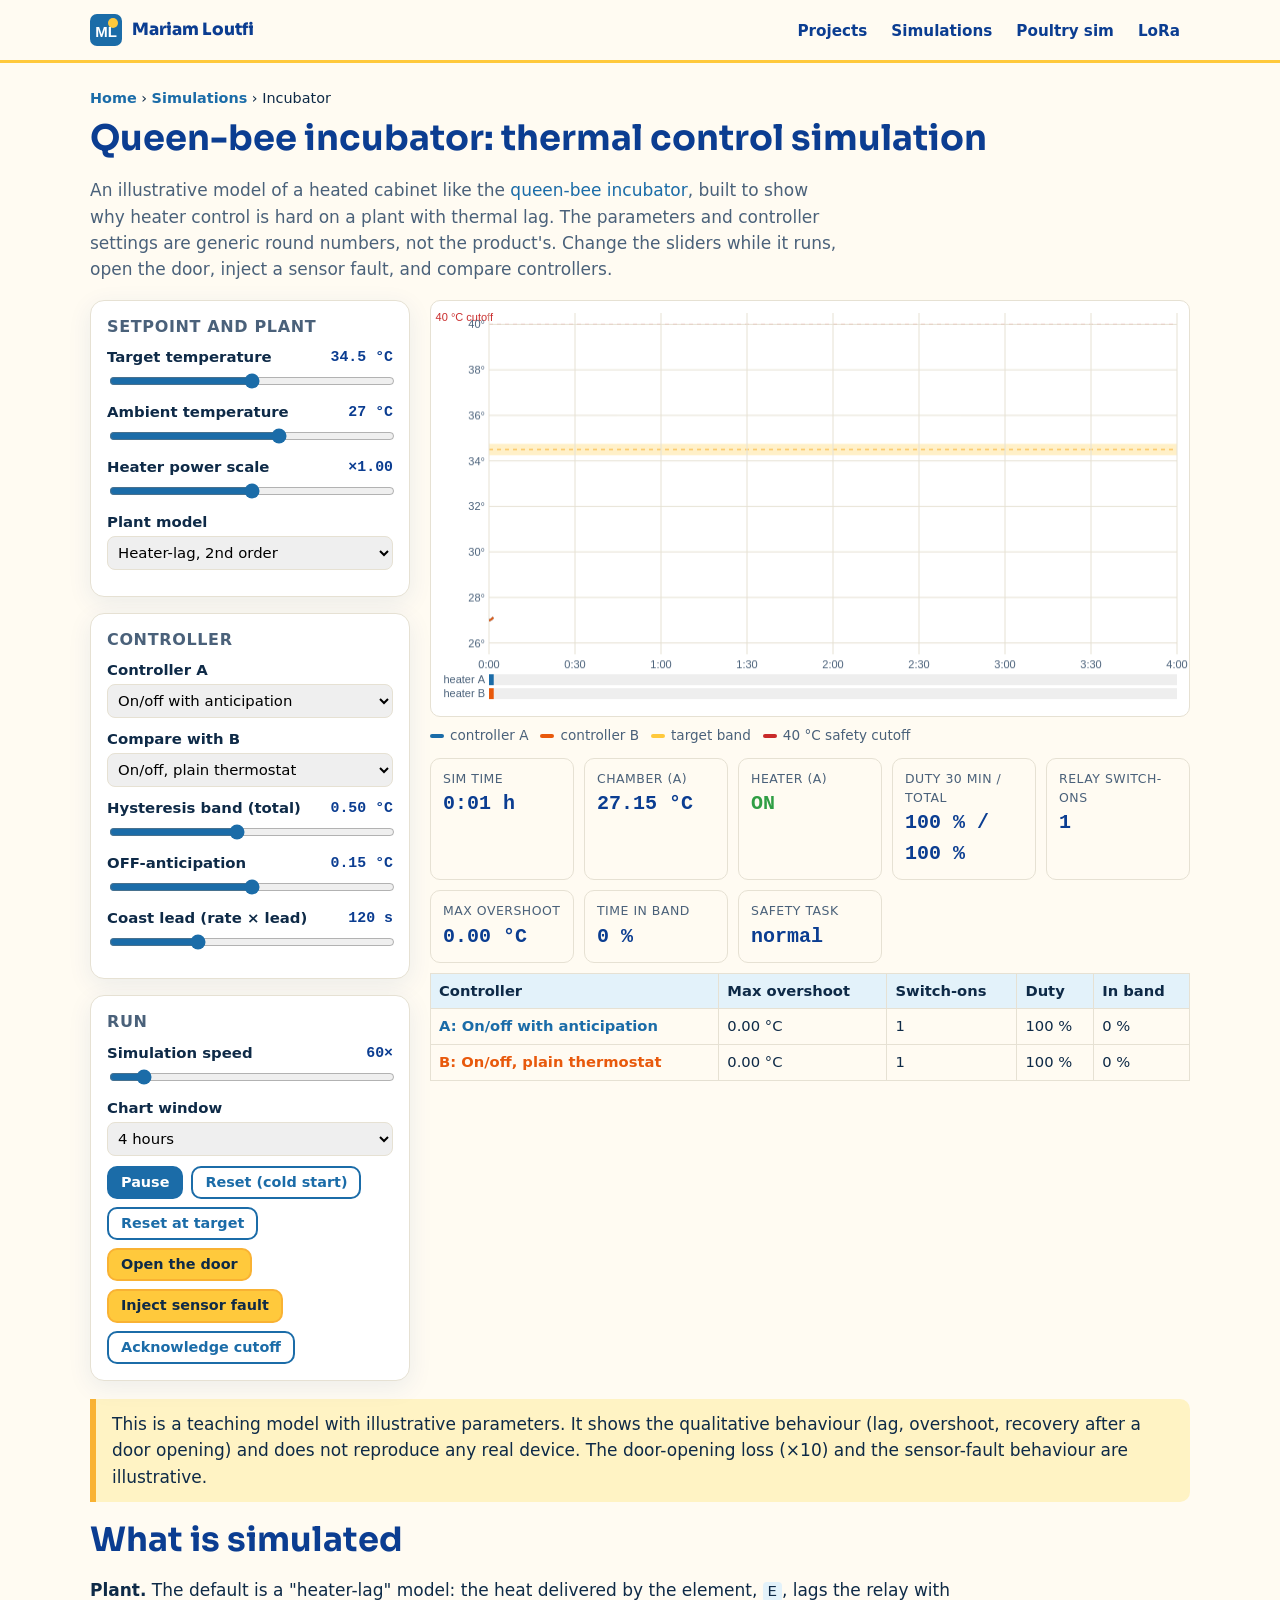
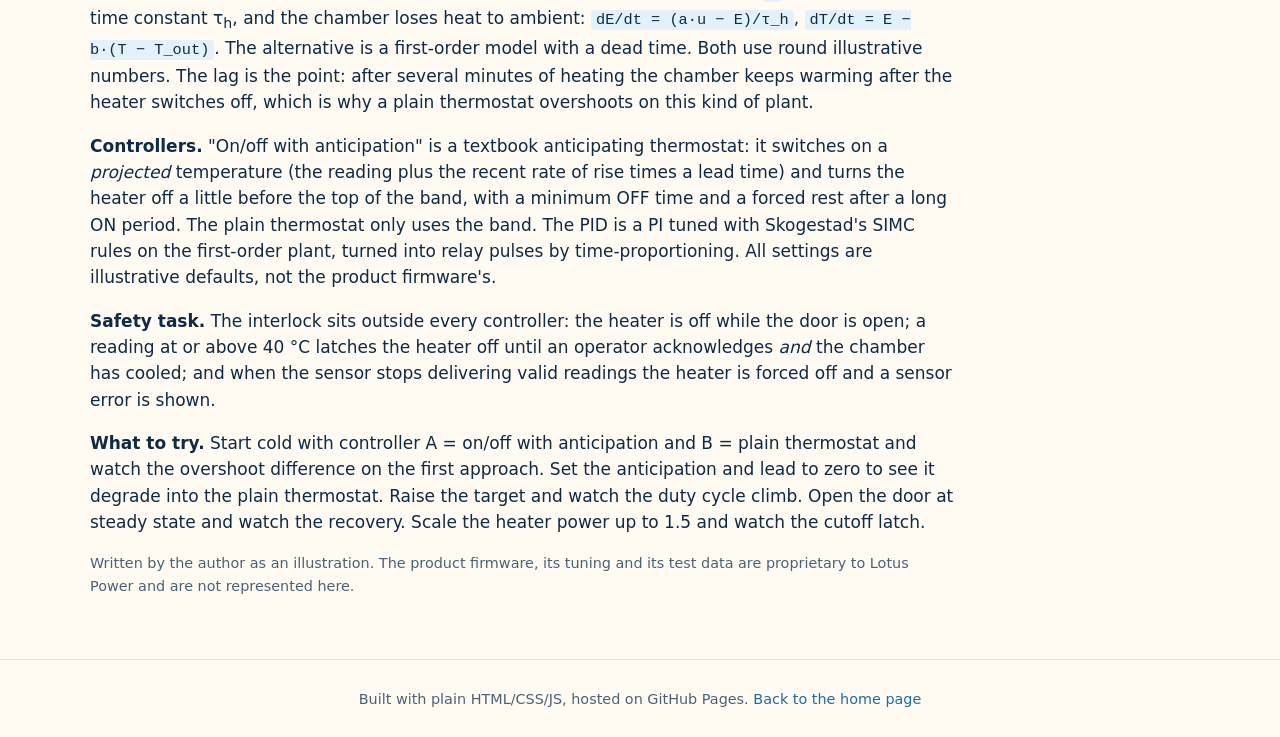
==== commit 8acf21dc: "Incubator: simulator uses illustrative parameters, drop private repos and real-data figures The incu" ====
--- a/sim/incubator.html
+++ b/sim/incubator.html
@@ -4,7 +4,7 @@
   <meta charset="utf-8">
   <meta name="viewport" content="width=device-width, initial-scale=1">
   <title>Queen-bee incubator thermal simulation – Mariam Loutfi</title>
-  <meta name="description" content="Interactive simulation of the queen-bee incubator's heating: fitted thermal model, the firmware's on/off controller with OFF-anticipation, a plain thermostat and a PID, door opening, sensor fault and the 40 °C safety latch.">
+  <meta name="description" content="Interactive, illustrative simulation of a heated incubator cabinet: generic thermal model, an anticipating on/off controller, a plain thermostat and a PID, door opening, sensor fault and a 40 °C safety latch.">
   <link rel="icon" type="image/svg+xml" href="../favicon.svg">
   <link rel="preconnect" href="https://fonts.googleapis.com">
   <link rel="preconnect" href="https://fonts.gstatic.com" crossorigin>
@@ -28,39 +28,39 @@
     <div class="wrap">
       <p class="crumbs"><a href="../">Home</a> › <a href="../#simulations">Simulations</a> › Incubator</p>
       <h1>Queen-bee incubator: thermal control simulation</h1>
-      <p class="intro">The chamber of the <a href="https://github.com/Mariam-zeqred/queen-bee-incubator" target="_blank" rel="noopener">queen-bee-incubator</a> as a thermal model with parameters fitted on one day of real telemetry, driven by the same on/off decision the firmware makes. Change the sliders while it runs, open the door, inject a sensor fault, and compare controllers.</p>
+      <p class="intro">An illustrative model of a heated cabinet like the <a href="https://github.com/Mariam-zeqred/queen-bee-incubator" target="_blank" rel="noopener">queen-bee incubator</a>, built to show why heater control is hard on a plant with thermal lag. The parameters and controller settings are generic round numbers, not the product's. Change the sliders while it runs, open the door, inject a sensor fault, and compare controllers.</p>
 
       <div class="sim-layout">
         <aside>
           <div class="panel">
             <h3>Setpoint and plant</h3>
-            <div class="ctl"><label for="target">Target temperature</label><output id="target-out"></output><input type="range" id="target" min="30" max="38.8" step="0.1" value="34.5"></div>
+            <div class="ctl"><label for="target">Target temperature</label><output id="target-out"></output><input type="range" id="target" min="30" max="39" step="0.1" value="34.5"></div>
             <div class="ctl"><label for="ambient">Ambient temperature</label><output id="ambient-out"></output><input type="range" id="ambient" min="15" max="35" step="1" value="27"></div>
             <div class="ctl"><label for="powerScale">Heater power scale</label><output id="powerScale-out"></output><input type="range" id="powerScale" min="0.5" max="1.5" step="0.05" value="1"></div>
             <div class="ctl"><label for="plant">Plant model</label>
               <select id="plant">
-                <option value="heaterLag">Heater-lag, 2nd order (fitted, RMSE 0.16 °C)</option>
-                <option value="firstOrder">First order + 210 s dead time (fitted, RMSE 0.29 °C)</option>
+                <option value="heaterLag">Heater-lag, 2nd order</option>
+                <option value="firstOrder">First order + 180 s dead time</option>
               </select></div>
           </div>
           <div class="panel">
             <h3>Controller</h3>
             <div class="ctl"><label for="ctlA">Controller A</label>
               <select id="ctlA">
-                <option value="firmware">On/off with OFF-anticipation (firmware)</option>
+                <option value="anticip">On/off with anticipation</option>
                 <option value="plain">On/off, plain thermostat</option>
                 <option value="pid">PID (PI, SIMC-tuned) on a relay</option>
               </select></div>
             <div class="ctl"><label for="ctlB">Compare with B</label>
               <select id="ctlB">
                 <option value="plain">On/off, plain thermostat</option>
-                <option value="firmware">On/off with OFF-anticipation (firmware)</option>
+                <option value="anticip">On/off with anticipation</option>
                 <option value="pid">PID (PI, SIMC-tuned) on a relay</option>
                 <option value="none">(none)</option>
               </select></div>
-            <div class="ctl"><label for="band">Hysteresis band (total)</label><output id="band-out"></output><input type="range" id="band" min="0.1" max="1.0" step="0.05" value="0.4"></div>
-            <div class="ctl"><label for="anticipation">OFF-anticipation</label><output id="anticipation-out"></output><input type="range" id="anticipation" min="0" max="0.3" step="0.01" value="0.1"></div>
-            <div class="ctl"><label for="coastLead">Coast lead (rate × lead)</label><output id="coastLead-out"></output><input type="range" id="coastLead" min="0" max="400" step="10" value="200"></div>
+            <div class="ctl"><label for="band">Hysteresis band (total)</label><output id="band-out"></output><input type="range" id="band" min="0.1" max="1.0" step="0.05" value="0.5"></div>
+            <div class="ctl"><label for="anticipation">OFF-anticipation</label><output id="anticipation-out"></output><input type="range" id="anticipation" min="0" max="0.3" step="0.01" value="0.15"></div>
+            <div class="ctl"><label for="coastLead">Coast lead (rate × lead)</label><output id="coastLead-out"></output><input type="range" id="coastLead" min="0" max="400" step="10" value="120"></div>
           </div>
           <div class="panel">
             <h3>Run</h3>
@@ -107,15 +107,15 @@
         </div>
       </div>
 
-      <div class="note">This is a simplified model. Its three parameters were fitted on one device and one day of telemetry (3 October 2026, 1 367 readings at 15 s), so it reproduces that day's steady state and duty cycle but has not been validated on new data. The door-opening loss (×10) and the sensor-fault behaviour are illustrative.</div>
+      <div class="note">This is a teaching model with illustrative parameters. It shows the qualitative behaviour (lag, overshoot, recovery after a door opening) and does not reproduce any real device. The door-opening loss (×10) and the sensor-fault behaviour are illustrative.</div>
 
       <div class="explain">
         <h2>What is simulated</h2>
-        <p><strong>Plant.</strong> The default is the "heater-lag" model: the heat delivered by the element, <code>E</code>, lags the relay with time constant τ<sub>h</sub>, and the chamber loses heat to ambient: <code>dE/dt = (a·u − E)/τ_h</code>, <code>dT/dt = E − b·(T − T_out)</code> with <code>a = 0.59 °C/min</code>, <code>τ_h = 4.9 min</code>, <code>b = 0.0111 /min</code> (chamber time constant 90 min). The alternative is a first-order model with a 210 s dead time (<code>a = 0.55</code>, <code>b = 0.0101</code>). Both were fitted by simulating the model against the measured trace. The lag is the main story of the real data: after several minutes of heating the chamber keeps warming for up to a quarter of an hour (+1.4 to +3.4 °C after switch-off was measured), which is why a plain thermostat overshoots on this plant.</p>
-        <p><strong>Controllers.</strong> "On/off with OFF-anticipation" is the heater decision of the real firmware with its Config.h constants: ON when the projected temperature is below target − 0.2 °C; OFF when the projected temperature exceeds target + 0.2 − 0.1 °C (the anticipation); the projection is the reading plus the rate of rise over the last 60 s times a 200 s coast lead; a 30 s minimum OFF time; and after 600 s continuously ON a forced 60 s rest. The plain thermostat only uses the band. The PID is a PI tuned with Skogestad's SIMC rules on the first-order fit (k<sub>p</sub> 0.26 /°C, T<sub>i</sub> 28 min), turned into relay pulses by time-proportioning over a 120 s window with a 10 s minimum pulse.</p>
-        <p><strong>Safety task.</strong> As in the firmware, the interlock sits outside every controller: the heater is off while the door is open; a reading at or above 40 °C latches the heater off until an operator acknowledges <em>and</em> the chamber has cooled 0.5 °C; and when the sensor stops delivering valid readings for 10 s the heater is forced off and a sensor error is shown. The sensor reading handed to the controller is quantised to 0.01 °C like the SHT31 in the export.</p>
-        <p><strong>What to try.</strong> Start cold with controller A = firmware and B = plain thermostat and watch the overshoot difference on the first approach. Set the anticipation and coast lead to zero to see the firmware logic degrade into the plain thermostat. Raise the target to 38.8 °C (the maximum the firmware allows) and look at the duty cycle: the real device held 38.8 °C at about 19 % duty. Open the door at steady state; the recovery takes 12–18 minutes after it closes. Scale the heater power up to 1.5 and watch the cutoff latch.</p>
-        <p class="small muted">Source: ported to JavaScript from the author's Python repositories incubator-telemetry-analysis (parameter fit) and incubator-thermal-control-sim (plants, controllers, interlock); the controller logic follows Control.cpp of queen-bee-incubator.</p>
+        <p><strong>Plant.</strong> The default is a "heater-lag" model: the heat delivered by the element, <code>E</code>, lags the relay with time constant τ<sub>h</sub>, and the chamber loses heat to ambient: <code>dE/dt = (a·u − E)/τ_h</code>, <code>dT/dt = E − b·(T − T_out)</code>. The alternative is a first-order model with a dead time. Both use round illustrative numbers. The lag is the point: after several minutes of heating the chamber keeps warming after the heater switches off, which is why a plain thermostat overshoots on this kind of plant.</p>
+        <p><strong>Controllers.</strong> "On/off with anticipation" is a textbook anticipating thermostat: it switches on a <em>projected</em> temperature (the reading plus the recent rate of rise times a lead time) and turns the heater off a little before the top of the band, with a minimum OFF time and a forced rest after a long ON period. The plain thermostat only uses the band. The PID is a PI tuned with Skogestad's SIMC rules on the first-order plant, turned into relay pulses by time-proportioning. All settings are illustrative defaults, not the product firmware's.</p>
+        <p><strong>Safety task.</strong> The interlock sits outside every controller: the heater is off while the door is open; a reading at or above 40 °C latches the heater off until an operator acknowledges <em>and</em> the chamber has cooled; and when the sensor stops delivering valid readings the heater is forced off and a sensor error is shown.</p>
+        <p><strong>What to try.</strong> Start cold with controller A = on/off with anticipation and B = plain thermostat and watch the overshoot difference on the first approach. Set the anticipation and lead to zero to see it degrade into the plain thermostat. Raise the target and watch the duty cycle climb. Open the door at steady state and watch the recovery. Scale the heater power up to 1.5 and watch the cutoff latch.</p>
+        <p class="small muted">Written by the author as an illustration. The product firmware, its tuning and its test data are proprietary to Lotus Power and are not represented here.</p>
       </div>
     </div>
   </main>
